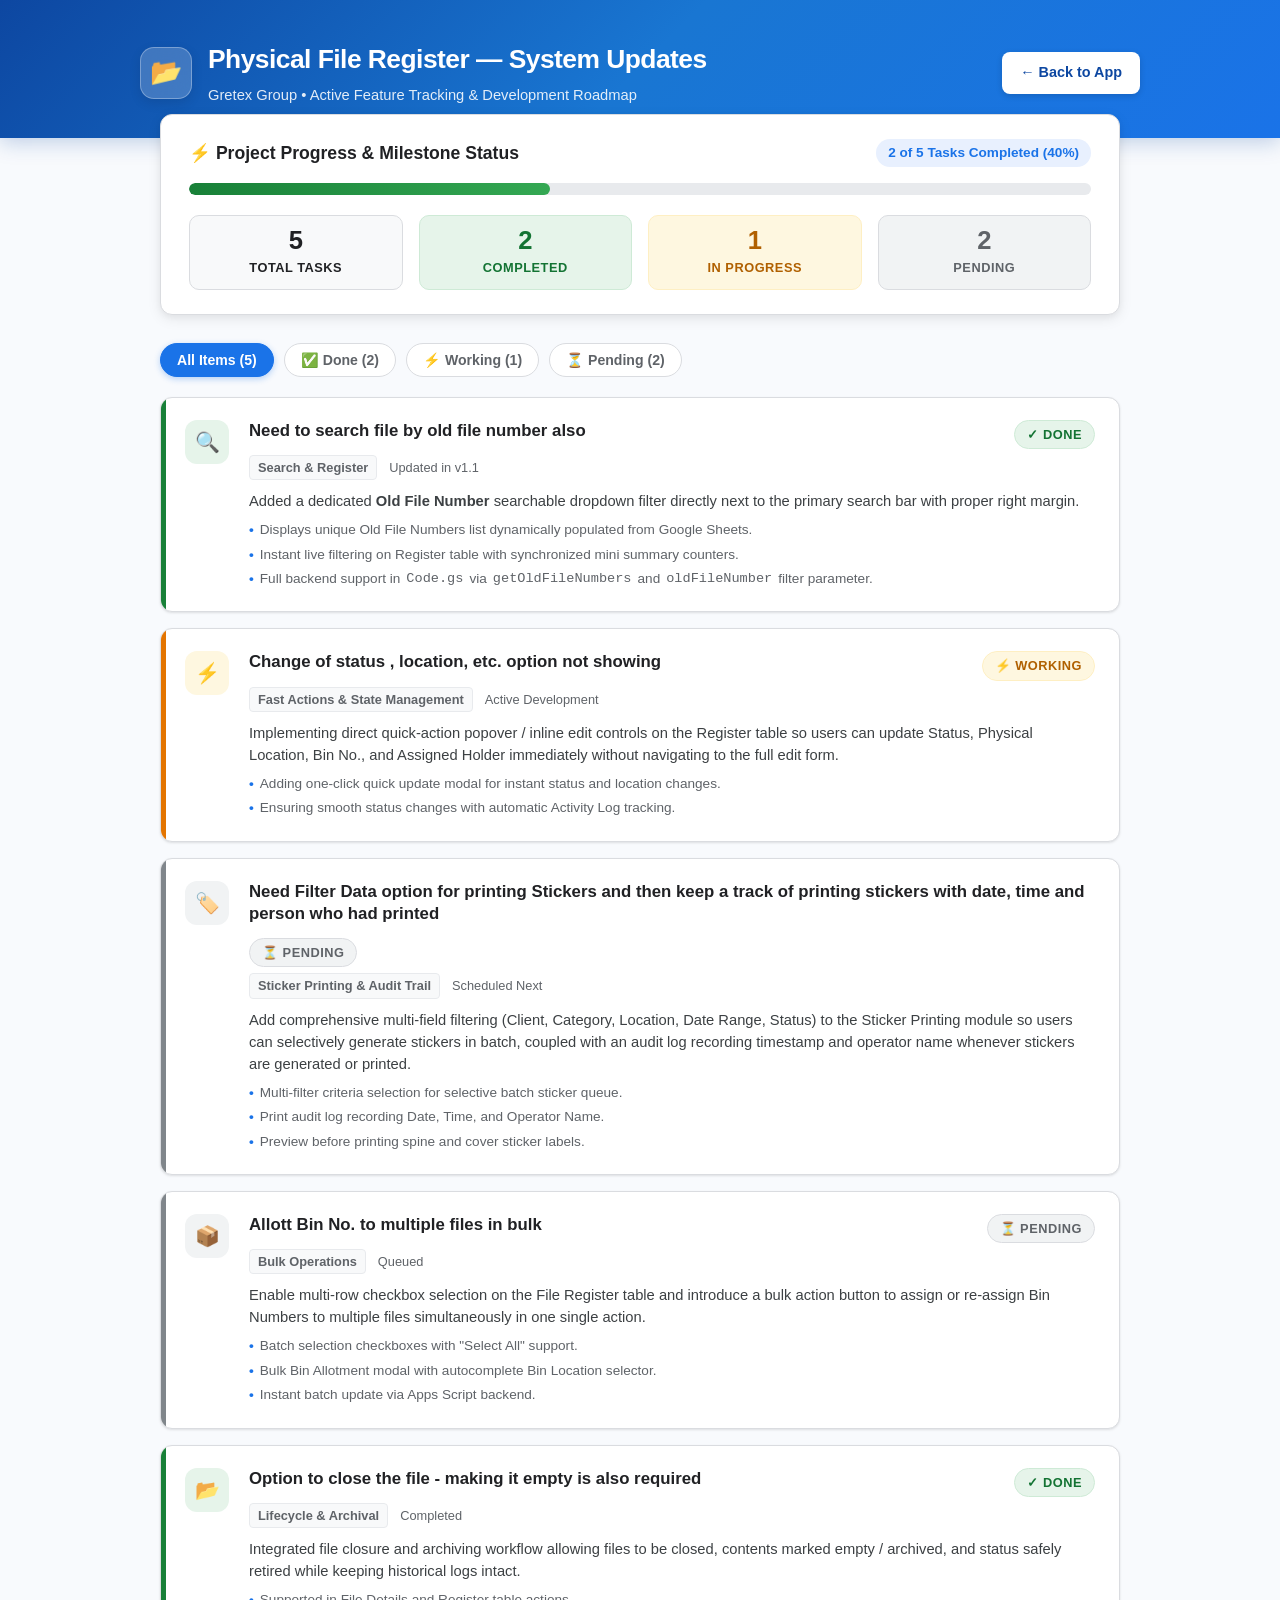
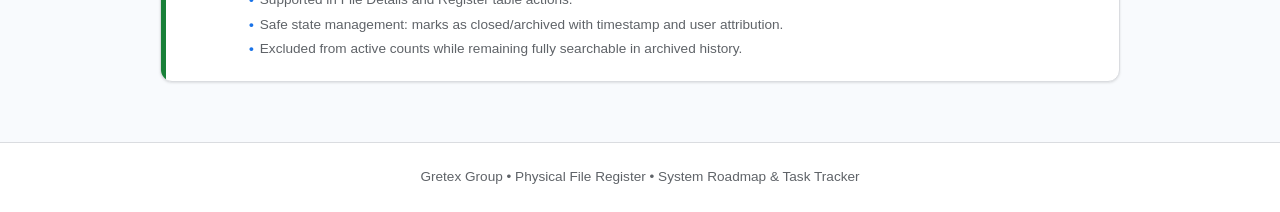
==== updates.html @ cd70f940 "Add files via upload" ====
<!DOCTYPE html>
<html lang="en">
<head>
  <meta charset="UTF-8">
  <meta name="viewport" content="width=device-width, initial-scale=1.0">
  <title>System Updates & Roadmap — Gretex File Register</title>
  <link rel="preconnect" href="https://fonts.googleapis.com">
  <link href="https://fonts.googleapis.com/css2?family=Google+Sans:wght@400;500;600;700&family=Roboto+Mono:wght@400;600&display=swap" rel="stylesheet">
  <style>
    *, *::before, *::after { box-sizing: border-box; margin: 0; padding: 0; }
    :root {
      --primary: #1a73e8;
      --primary-dark: #1557b0;
      --primary-light: #e8f0fe;
      --success: #188038;
      --success-bg: #e6f4ea;
      --warning: #e37400;
      --warning-bg: #fef7e0;
      --pending: #5f6368;
      --pending-bg: #f1f3f4;
      --bg: #f8fafd;
      --card-bg: #ffffff;
      --border: #dadce0;
      --text-main: #202124;
      --text-muted: #5f6368;
      --radius: 12px;
      --shadow-sm: 0 1px 3px rgba(0,0,0,0.08), 0 1px 2px rgba(0,0,0,0.04);
      --shadow-md: 0 4px 14px rgba(0,0,0,0.08), 0 2px 6px rgba(0,0,0,0.04);
      --shadow-hover: 0 10px 25px rgba(26,115,232,0.12), 0 4px 10px rgba(0,0,0,0.06);
    }
    body {
      font-family: 'Google Sans', -apple-system, BlinkMacSystemFont, 'Segoe UI', Roboto, sans-serif;
      background-color: var(--bg);
      color: var(--text-main);
      line-height: 1.5;
      padding: 0;
      margin: 0;
    }
    header {
      background: linear-gradient(135deg, #0d47a1 0%, #1976d2 50%, #1a73e8 100%);
      color: white;
      padding: 40px 24px 32px;
      box-shadow: 0 4px 20px rgba(13,71,161,0.25);
    }
    .header-container {
      max-width: 1000px;
      margin: 0 auto;
      display: flex;
      justify-content: space-between;
      align-items: center;
      flex-wrap: wrap;
      gap: 20px;
    }
    .brand-area {
      display: flex;
      align-items: center;
      gap: 16px;
    }
    .brand-icon {
      width: 52px;
      height: 52px;
      background: rgba(255,255,255,0.2);
      backdrop-filter: blur(10px);
      border-radius: 14px;
      display: flex;
      align-items: center;
      justify-content: center;
      font-size: 26px;
      border: 1px solid rgba(255,255,255,0.3);
      box-shadow: 0 4px 12px rgba(0,0,0,0.1);
    }
    .brand-title h1 {
      font-size: 1.65rem;
      font-weight: 700;
      letter-spacing: -0.02em;
      margin-bottom: 4px;
    }
    .brand-title p {
      font-size: 0.92rem;
      color: rgba(255,255,255,0.88);
    }
    .header-actions {
      display: flex;
      gap: 12px;
    }
    .btn-action {
      display: inline-flex;
      align-items: center;
      gap: 8px;
      padding: 10px 18px;
      border-radius: 8px;
      font-size: 0.9rem;
      font-weight: 600;
      text-decoration: none;
      transition: all 0.2s;
      cursor: pointer;
    }
    .btn-back {
      background: white;
      color: #0d47a1;
      box-shadow: 0 2px 6px rgba(0,0,0,0.15);
    }
    .btn-back:hover {
      background: #f1f3f4;
      transform: translateY(-1px);
      box-shadow: 0 4px 12px rgba(0,0,0,0.2);
    }
    .main-wrapper {
      max-width: 1000px;
      margin: -24px auto 60px;
      padding: 0 20px;
    }
    
    /* Stats Bar */
    .summary-card {
      background: white;
      border-radius: var(--radius);
      padding: 24px 28px;
      box-shadow: var(--shadow-md);
      border: 1px solid var(--border);
      margin-bottom: 28px;
    }
    .stats-header {
      display: flex;
      justify-content: space-between;
      align-items: center;
      margin-bottom: 16px;
      flex-wrap: wrap;
      gap: 12px;
    }
    .stats-title {
      font-size: 1.1rem;
      font-weight: 700;
      color: var(--text-main);
      display: flex;
      align-items: center;
      gap: 8px;
    }
    .progress-pill {
      font-size: 0.85rem;
      font-weight: 700;
      background: #e8f0fe;
      color: #1a73e8;
      padding: 4px 12px;
      border-radius: 20px;
    }
    .progress-bar-wrap {
      width: 100%;
      height: 12px;
      background: #e8eaed;
      border-radius: 10px;
      overflow: hidden;
      margin-bottom: 20px;
      position: relative;
    }
    .progress-bar-fill {
      height: 100%;
      width: 40%;
      background: linear-gradient(90deg, #188038 0%, #34a853 100%);
      border-radius: 10px;
      transition: width 0.6s ease;
    }
    .stat-counters {
      display: grid;
      grid-template-columns: repeat(4, 1fr);
      gap: 16px;
      text-align: center;
    }
    .stat-pill {
      padding: 12px 8px;
      border-radius: 10px;
      border: 1px solid transparent;
      transition: transform 0.2s;
    }
    .stat-pill:hover { transform: translateY(-2px); }
    .stat-pill.total { background: #f8f9fa; border-color: #dadce0; }
    .stat-pill.done { background: #e6f4ea; border-color: #ceead6; color: #137333; }
    .stat-pill.working { background: #fef7e0; border-color: #feefc3; color: #b06000; }
    .stat-pill.pending { background: #f1f3f4; border-color: #dadce0; color: #5f6368; }
    .stat-count {
      font-size: 1.6rem;
      font-weight: 700;
      line-height: 1;
      margin-bottom: 4px;
    }
    .stat-name {
      font-size: 0.8rem;
      font-weight: 600;
      text-transform: uppercase;
      letter-spacing: 0.04em;
    }

    /* Filter Tabs */
    .filter-tabs {
      display: flex;
      gap: 10px;
      margin-bottom: 20px;
      flex-wrap: wrap;
    }
    .tab-btn {
      background: white;
      border: 1px solid var(--border);
      color: var(--text-muted);
      padding: 8px 16px;
      border-radius: 20px;
      font-size: 0.88rem;
      font-weight: 600;
      cursor: pointer;
      display: inline-flex;
      align-items: center;
      gap: 6px;
      transition: all 0.2s;
    }
    .tab-btn:hover {
      background: #f1f3f4;
      color: var(--text-main);
    }
    .tab-btn.active {
      background: var(--primary);
      color: white;
      border-color: var(--primary);
      box-shadow: 0 2px 6px rgba(26,115,232,0.3);
    }

    /* Roadmap Cards List */
    .roadmap-list {
      display: flex;
      flex-direction: column;
      gap: 16px;
    }
    .roadmap-card {
      background: white;
      border: 1px solid var(--border);
      border-radius: var(--radius);
      padding: 22px 24px;
      box-shadow: var(--shadow-sm);
      display: flex;
      gap: 20px;
      align-items: flex-start;
      transition: all 0.25s ease;
      position: relative;
      overflow: hidden;
    }
    .roadmap-card::before {
      content: '';
      position: absolute;
      left: 0;
      top: 0;
      bottom: 0;
      width: 5px;
    }
    .roadmap-card.status-done::before { background: #188038; }
    .roadmap-card.status-working::before { background: #e37400; }
    .roadmap-card.status-pending::before { background: #80868b; }

    .roadmap-card:hover {
      box-shadow: var(--shadow-hover);
      transform: translateY(-2px);
      border-color: #bdc1c6;
    }
    .card-icon-wrap {
      width: 44px;
      height: 44px;
      border-radius: 12px;
      display: flex;
      align-items: center;
      justify-content: center;
      font-size: 20px;
      flex-shrink: 0;
    }
    .status-done .card-icon-wrap { background: #e6f4ea; color: #188038; }
    .status-working .card-icon-wrap { background: #fef7e0; color: #e37400; }
    .status-pending .card-icon-wrap { background: #f1f3f4; color: #5f6368; }

    .card-content {
      flex: 1;
    }
    .card-top {
      display: flex;
      justify-content: space-between;
      align-items: flex-start;
      gap: 12px;
      margin-bottom: 6px;
      flex-wrap: wrap;
    }
    .card-title {
      font-size: 1.05rem;
      font-weight: 700;
      color: var(--text-main);
      line-height: 1.35;
    }
    .badge-status {
      display: inline-flex;
      align-items: center;
      gap: 5px;
      padding: 4px 12px;
      border-radius: 100px;
      font-size: 0.8rem;
      font-weight: 700;
      text-transform: uppercase;
      letter-spacing: 0.04em;
    }
    .badge-status.done {
      background: #e6f4ea;
      color: #137333;
      border: 1px solid #ceead6;
    }
    .badge-status.working {
      background: #fef7e0;
      color: #b06000;
      border: 1px solid #feefc3;
    }
    .badge-status.pending {
      background: #f1f3f4;
      color: #5f6368;
      border: 1px solid #dadce0;
    }
    .card-meta {
      display: flex;
      gap: 12px;
      align-items: center;
      margin-bottom: 10px;
      font-size: 0.8rem;
      color: var(--text-muted);
    }
    .meta-tag {
      background: #f8f9fa;
      padding: 2px 8px;
      border-radius: 4px;
      border: 1px solid #e8eaed;
      font-weight: 600;
    }
    .card-desc {
      font-size: 0.92rem;
      color: #3c4043;
      margin-bottom: 8px;
    }
    .card-highlights {
      list-style: none;
      padding: 0;
      margin: 8px 0 0;
      display: flex;
      flex-direction: column;
      gap: 4px;
    }
    .card-highlights li {
      font-size: 0.85rem;
      color: #5f6368;
      display: flex;
      align-items: center;
      gap: 6px;
    }
    .card-highlights li::before {
      content: '•';
      color: var(--primary);
      font-weight: bold;
    }

    footer {
      text-align: center;
      padding: 24px;
      color: var(--text-muted);
      font-size: 0.85rem;
      border-top: 1px solid var(--border);
      background: white;
    }

    @media (max-width: 650px) {
      .stat-counters { grid-template-columns: repeat(2, 1fr); }
      .header-container { flex-direction: column; align-items: flex-start; }
      .roadmap-card { flex-direction: column; gap: 12px; }
      .brand-title h1 { font-size: 1.4rem; }
    }
  </style>
</head>
<body>

<header>
  <div class="header-container">
    <div class="brand-area">
      <div class="brand-icon">📂</div>
      <div class="brand-title">
        <h1>Physical File Register — System Updates</h1>
        <p>Gretex Group • Active Feature Tracking & Development Roadmap</p>
      </div>
    </div>
    <div class="header-actions">
      <a href="index.html#register" class="btn-action btn-back">← Back to App</a>
    </div>
  </div>
</header>

<div class="main-wrapper">

  <!-- Summary Statistics -->
  <div class="summary-card">
    <div class="stats-header">
      <div class="stats-title">
        <span>⚡ Project Progress & Milestone Status</span>
      </div>
      <div class="progress-pill">2 of 5 Tasks Completed (40%)</div>
    </div>

    <div class="progress-bar-wrap">
      <div class="progress-bar-fill"></div>
    </div>

    <div class="stat-counters">
      <div class="stat-pill total">
        <div class="stat-count">5</div>
        <div class="stat-name">Total Tasks</div>
      </div>
      <div class="stat-pill done">
        <div class="stat-count">2</div>
        <div class="stat-name">Completed</div>
      </div>
      <div class="stat-pill working">
        <div class="stat-count">1</div>
        <div class="stat-name">In Progress</div>
      </div>
      <div class="stat-pill pending">
        <div class="stat-count">2</div>
        <div class="stat-name">Pending</div>
      </div>
    </div>
  </div>

  <!-- Filter tabs -->
  <div class="filter-tabs">
    <button class="tab-btn active" onclick="filterTasks('all', this)">All Items (5)</button>
    <button class="tab-btn" onclick="filterTasks('done', this)">✅ Done (2)</button>
    <button class="tab-btn" onclick="filterTasks('working', this)">⚡ Working (1)</button>
    <button class="tab-btn" onclick="filterTasks('pending', this)">⏳ Pending (2)</button>
  </div>

  <!-- Roadmap Cards List -->
  <div class="roadmap-list" id="task-list">

    <!-- Card 1: Old File Number Search -->
    <div class="roadmap-card status-done" data-status="done">
      <div class="card-icon-wrap">🔍</div>
      <div class="card-content">
        <div class="card-top">
          <h2 class="card-title">Need to search file by old file number also</h2>
          <span class="badge-status done">✓ Done</span>
        </div>
        <div class="card-meta">
          <span class="meta-tag">Search & Register</span>
          <span>Updated in v1.1</span>
        </div>
        <p class="card-desc">
          Added a dedicated <strong>Old File Number</strong> searchable dropdown filter directly next to the primary search bar with proper right margin.
        </p>
        <ul class="card-highlights">
          <li>Displays unique Old File Numbers list dynamically populated from Google Sheets.</li>
          <li>Instant live filtering on Register table with synchronized mini summary counters.</li>
          <li>Full backend support in <code>Code.gs</code> via <code>getOldFileNumbers</code> and <code>oldFileNumber</code> filter parameter.</li>
        </ul>
      </div>
    </div>

    <!-- Card 2: Change of status, location -->
    <div class="roadmap-card status-working" data-status="working">
      <div class="card-icon-wrap">⚡</div>
      <div class="card-content">
        <div class="card-top">
          <h2 class="card-title">Change of status , location, etc. option not showing</h2>
          <span class="badge-status working">⚡ Working</span>
        </div>
        <div class="card-meta">
          <span class="meta-tag">Fast Actions & State Management</span>
          <span>Active Development</span>
        </div>
        <p class="card-desc">
          Implementing direct quick-action popover / inline edit controls on the Register table so users can update Status, Physical Location, Bin No., and Assigned Holder immediately without navigating to the full edit form.
        </p>
        <ul class="card-highlights">
          <li>Adding one-click quick update modal for instant status and location changes.</li>
          <li>Ensuring smooth status changes with automatic Activity Log tracking.</li>
        </ul>
      </div>
    </div>

    <!-- Card 3: Filter Data option for printing Stickers & Tracking -->
    <div class="roadmap-card status-pending" data-status="pending">
      <div class="card-icon-wrap">🏷️</div>
      <div class="card-content">
        <div class="card-top">
          <h2 class="card-title">Need Filter Data option for printing Stickers and then keep a track of printing stickers with date, time and person who had printed</h2>
          <span class="badge-status pending">⏳ Pending</span>
        </div>
        <div class="card-meta">
          <span class="meta-tag">Sticker Printing & Audit Trail</span>
          <span>Scheduled Next</span>
        </div>
        <p class="card-desc">
          Add comprehensive multi-field filtering (Client, Category, Location, Date Range, Status) to the Sticker Printing module so users can selectively generate stickers in batch, coupled with an audit log recording timestamp and operator name whenever stickers are generated or printed.
        </p>
        <ul class="card-highlights">
          <li>Multi-filter criteria selection for selective batch sticker queue.</li>
          <li>Print audit log recording Date, Time, and Operator Name.</li>
          <li>Preview before printing spine and cover sticker labels.</li>
        </ul>
      </div>
    </div>

    <!-- Card 4: Allott Bin No. to multiple files in bulk -->
    <div class="roadmap-card status-pending" data-status="pending">
      <div class="card-icon-wrap">📦</div>
      <div class="card-content">
        <div class="card-top">
          <h2 class="card-title">Allott Bin No. to multiple files in bulk</h2>
          <span class="badge-status pending">⏳ Pending</span>
        </div>
        <div class="card-meta">
          <span class="meta-tag">Bulk Operations</span>
          <span>Queued</span>
        </div>
        <p class="card-desc">
          Enable multi-row checkbox selection on the File Register table and introduce a bulk action button to assign or re-assign Bin Numbers to multiple files simultaneously in one single action.
        </p>
        <ul class="card-highlights">
          <li>Batch selection checkboxes with "Select All" support.</li>
          <li>Bulk Bin Allotment modal with autocomplete Bin Location selector.</li>
          <li>Instant batch update via Apps Script backend.</li>
        </ul>
      </div>
    </div>

    <!-- Card 5: Option to close the file - making it empty -->
    <div class="roadmap-card status-done" data-status="done">
      <div class="card-icon-wrap">📂</div>
      <div class="card-content">
        <div class="card-top">
          <h2 class="card-title">Option to close the file - making it empty is also required</h2>
          <span class="badge-status done">✓ Done</span>
        </div>
        <div class="card-meta">
          <span class="meta-tag">Lifecycle & Archival</span>
          <span>Completed</span>
        </div>
        <p class="card-desc">
          Integrated file closure and archiving workflow allowing files to be closed, contents marked empty / archived, and status safely retired while keeping historical logs intact.
        </p>
        <ul class="card-highlights">
          <li>Supported in File Details and Register table actions.</li>
          <li>Safe state management: marks as closed/archived with timestamp and user attribution.</li>
          <li>Excluded from active counts while remaining fully searchable in archived history.</li>
        </ul>
      </div>
    </div>

  </div>

</div>

<footer>
  Gretex Group • Physical File Register • System Roadmap & Task Tracker
</footer>

<script>
  function filterTasks(status, btn) {
    document.querySelectorAll('.tab-btn').forEach(b => b.classList.remove('active'));
    btn.classList.add('active');

    const cards = document.querySelectorAll('.roadmap-card');
    cards.forEach(card => {
      if (status === 'all' || card.getAttribute('data-status') === status) {
        card.style.display = 'flex';
      } else {
        card.style.display = 'none';
      }
    });
  }
</script>

</body>
</html>
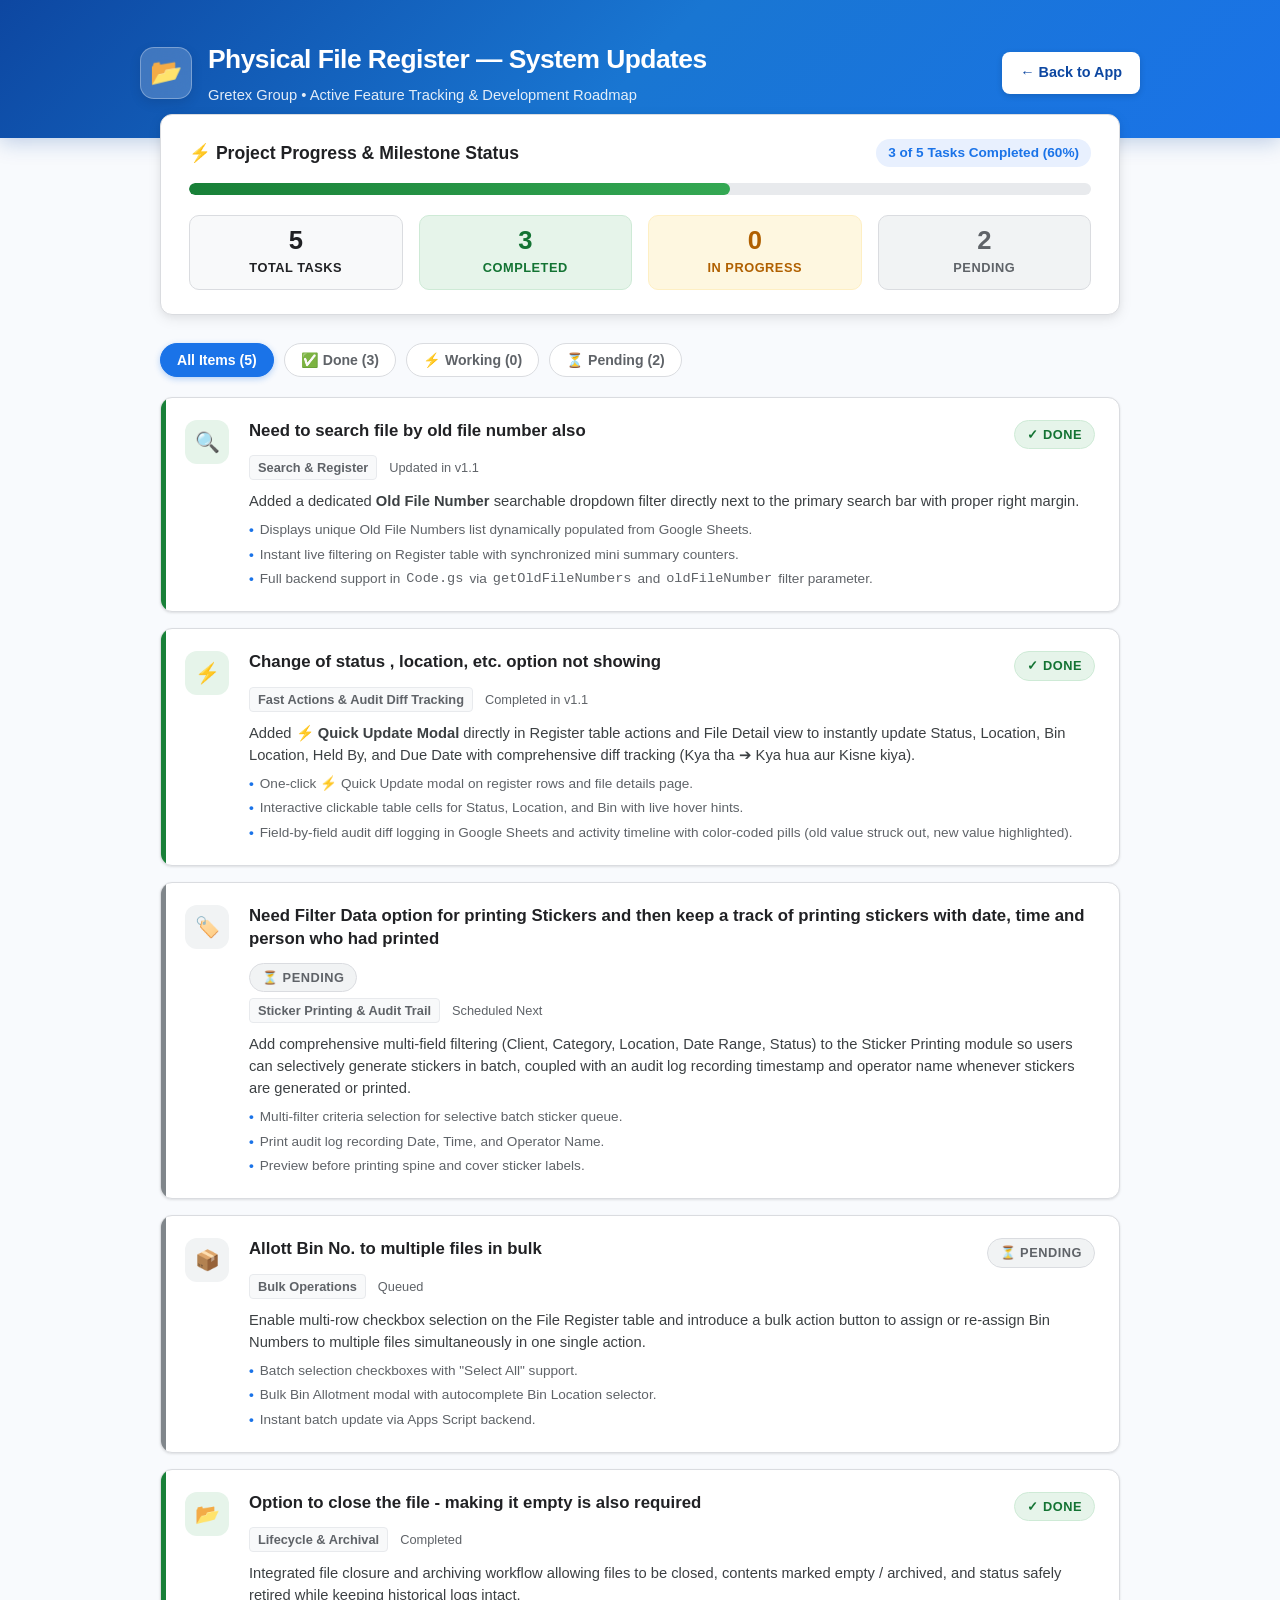
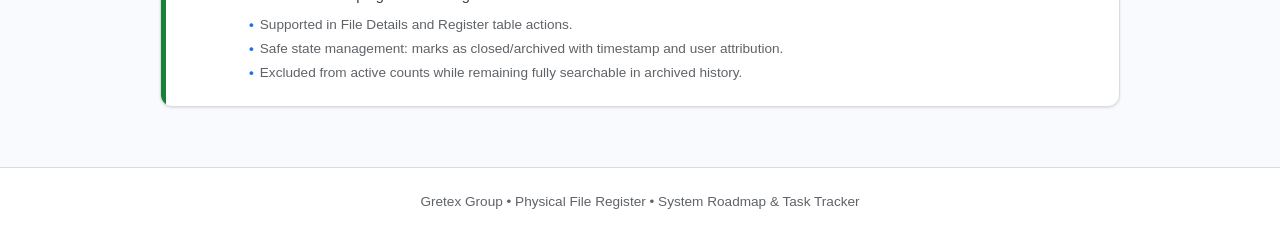
==== commit 097a08a9: "Add files via upload" ====
--- a/updates.html
+++ b/updates.html
@@ -398,11 +398,11 @@
       <div class="stats-title">
         <span>⚡ Project Progress & Milestone Status</span>
       </div>
-      <div class="progress-pill">2 of 5 Tasks Completed (40%)</div>
+      <div class="progress-pill">3 of 5 Tasks Completed (60%)</div>
     </div>
 
     <div class="progress-bar-wrap">
-      <div class="progress-bar-fill"></div>
+      <div class="progress-bar-fill" style="width: 60%;"></div>
     </div>
 
     <div class="stat-counters">
@@ -411,11 +411,11 @@
         <div class="stat-name">Total Tasks</div>
       </div>
       <div class="stat-pill done">
-        <div class="stat-count">2</div>
+        <div class="stat-count">3</div>
         <div class="stat-name">Completed</div>
       </div>
       <div class="stat-pill working">
-        <div class="stat-count">1</div>
+        <div class="stat-count">0</div>
         <div class="stat-name">In Progress</div>
       </div>
       <div class="stat-pill pending">
@@ -428,8 +428,8 @@
   <!-- Filter tabs -->
   <div class="filter-tabs">
     <button class="tab-btn active" onclick="filterTasks('all', this)">All Items (5)</button>
-    <button class="tab-btn" onclick="filterTasks('done', this)">✅ Done (2)</button>
-    <button class="tab-btn" onclick="filterTasks('working', this)">⚡ Working (1)</button>
+    <button class="tab-btn" onclick="filterTasks('done', this)">✅ Done (3)</button>
+    <button class="tab-btn" onclick="filterTasks('working', this)">⚡ Working (0)</button>
     <button class="tab-btn" onclick="filterTasks('pending', this)">⏳ Pending (2)</button>
   </div>
 
@@ -460,23 +460,24 @@
     </div>
 
     <!-- Card 2: Change of status, location -->
-    <div class="roadmap-card status-working" data-status="working">
+    <div class="roadmap-card status-done" data-status="done">
       <div class="card-icon-wrap">⚡</div>
       <div class="card-content">
         <div class="card-top">
           <h2 class="card-title">Change of status , location, etc. option not showing</h2>
-          <span class="badge-status working">⚡ Working</span>
+          <span class="badge-status done">✓ Done</span>
         </div>
         <div class="card-meta">
-          <span class="meta-tag">Fast Actions & State Management</span>
-          <span>Active Development</span>
+          <span class="meta-tag">Fast Actions & Audit Diff Tracking</span>
+          <span>Completed in v1.1</span>
         </div>
         <p class="card-desc">
-          Implementing direct quick-action popover / inline edit controls on the Register table so users can update Status, Physical Location, Bin No., and Assigned Holder immediately without navigating to the full edit form.
+          Added <strong>⚡ Quick Update Modal</strong> directly in Register table actions and File Detail view to instantly update Status, Location, Bin Location, Held By, and Due Date with comprehensive diff tracking (Kya tha ➔ Kya hua aur Kisne kiya).
         </p>
         <ul class="card-highlights">
-          <li>Adding one-click quick update modal for instant status and location changes.</li>
-          <li>Ensuring smooth status changes with automatic Activity Log tracking.</li>
+          <li>One-click ⚡ Quick Update modal on register rows and file details page.</li>
+          <li>Interactive clickable table cells for Status, Location, and Bin with live hover hints.</li>
+          <li>Field-by-field audit diff logging in Google Sheets and activity timeline with color-coded pills (old value struck out, new value highlighted).</li>
         </ul>
       </div>
     </div>
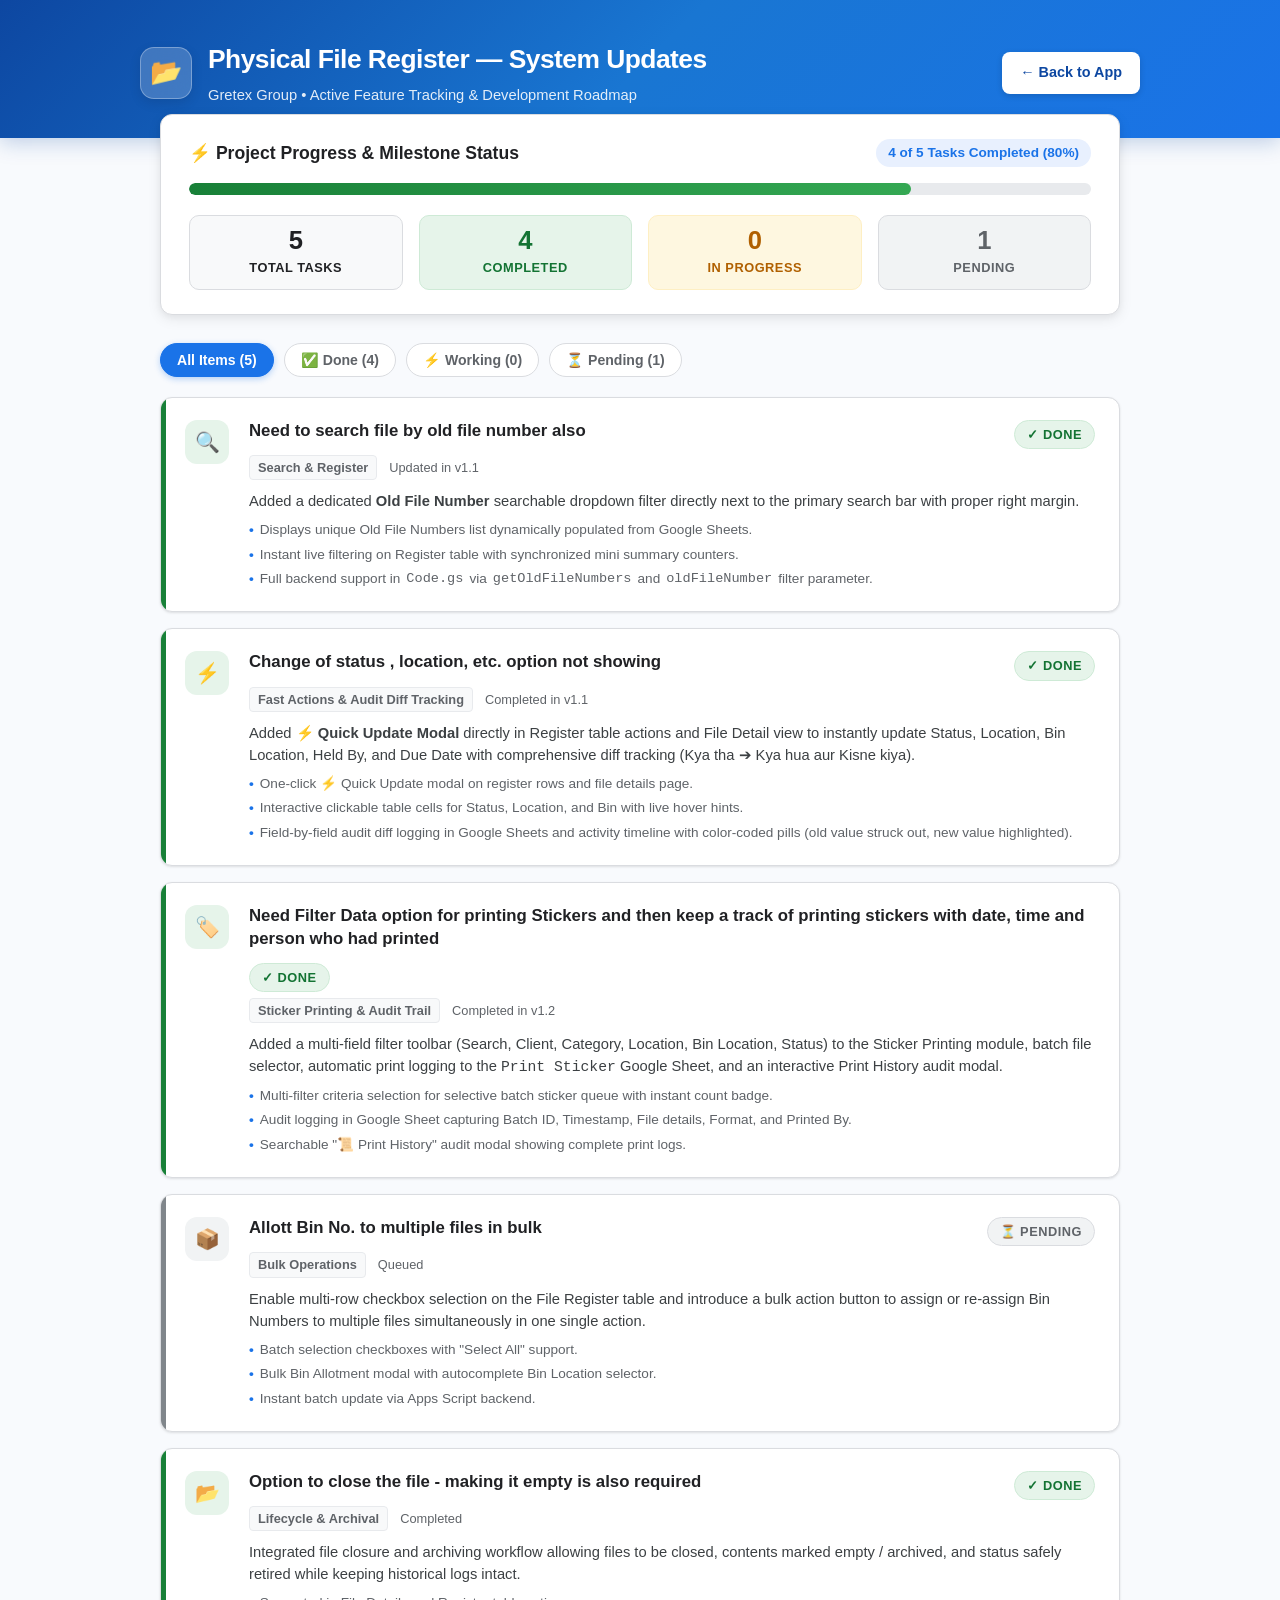
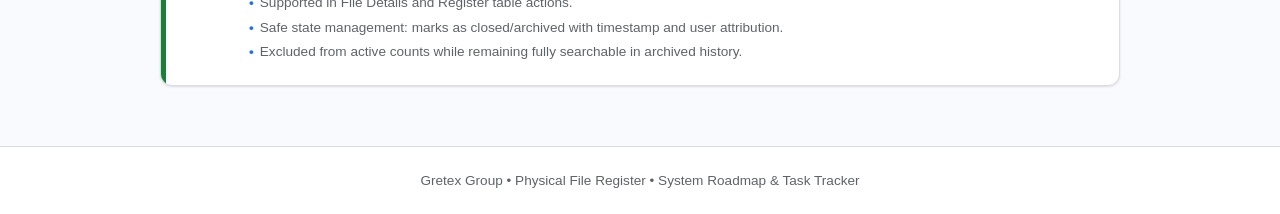
==== commit a58104e8: "Add files via upload" ====
--- a/updates.html
+++ b/updates.html
@@ -398,11 +398,11 @@
       <div class="stats-title">
         <span>⚡ Project Progress & Milestone Status</span>
       </div>
-      <div class="progress-pill">3 of 5 Tasks Completed (60%)</div>
+      <div class="progress-pill">4 of 5 Tasks Completed (80%)</div>
     </div>
 
     <div class="progress-bar-wrap">
-      <div class="progress-bar-fill" style="width: 60%;"></div>
+      <div class="progress-bar-fill" style="width: 80%;"></div>
     </div>
 
     <div class="stat-counters">
@@ -411,7 +411,7 @@
         <div class="stat-name">Total Tasks</div>
       </div>
       <div class="stat-pill done">
-        <div class="stat-count">3</div>
+        <div class="stat-count">4</div>
         <div class="stat-name">Completed</div>
       </div>
       <div class="stat-pill working">
@@ -419,7 +419,7 @@
         <div class="stat-name">In Progress</div>
       </div>
       <div class="stat-pill pending">
-        <div class="stat-count">2</div>
+        <div class="stat-count">1</div>
         <div class="stat-name">Pending</div>
       </div>
     </div>
@@ -428,9 +428,9 @@
   <!-- Filter tabs -->
   <div class="filter-tabs">
     <button class="tab-btn active" onclick="filterTasks('all', this)">All Items (5)</button>
-    <button class="tab-btn" onclick="filterTasks('done', this)">✅ Done (3)</button>
+    <button class="tab-btn" onclick="filterTasks('done', this)">✅ Done (4)</button>
     <button class="tab-btn" onclick="filterTasks('working', this)">⚡ Working (0)</button>
-    <button class="tab-btn" onclick="filterTasks('pending', this)">⏳ Pending (2)</button>
+    <button class="tab-btn" onclick="filterTasks('pending', this)">⏳ Pending (1)</button>
   </div>
 
   <!-- Roadmap Cards List -->
@@ -483,24 +483,24 @@
     </div>
 
     <!-- Card 3: Filter Data option for printing Stickers & Tracking -->
-    <div class="roadmap-card status-pending" data-status="pending">
+    <div class="roadmap-card status-done" data-status="done">
       <div class="card-icon-wrap">🏷️</div>
       <div class="card-content">
         <div class="card-top">
           <h2 class="card-title">Need Filter Data option for printing Stickers and then keep a track of printing stickers with date, time and person who had printed</h2>
-          <span class="badge-status pending">⏳ Pending</span>
+          <span class="badge-status done">✓ Done</span>
         </div>
         <div class="card-meta">
           <span class="meta-tag">Sticker Printing & Audit Trail</span>
-          <span>Scheduled Next</span>
+          <span>Completed in v1.2</span>
         </div>
         <p class="card-desc">
-          Add comprehensive multi-field filtering (Client, Category, Location, Date Range, Status) to the Sticker Printing module so users can selectively generate stickers in batch, coupled with an audit log recording timestamp and operator name whenever stickers are generated or printed.
+          Added a multi-field filter toolbar (Search, Client, Category, Location, Bin Location, Status) to the Sticker Printing module, batch file selector, automatic print logging to the <code>Print Sticker</code> Google Sheet, and an interactive Print History audit modal.
         </p>
         <ul class="card-highlights">
-          <li>Multi-filter criteria selection for selective batch sticker queue.</li>
-          <li>Print audit log recording Date, Time, and Operator Name.</li>
-          <li>Preview before printing spine and cover sticker labels.</li>
+          <li>Multi-filter criteria selection for selective batch sticker queue with instant count badge.</li>
+          <li>Audit logging in Google Sheet capturing Batch ID, Timestamp, File details, Format, and Printed By.</li>
+          <li>Searchable "📜 Print History" audit modal showing complete print logs.</li>
         </ul>
       </div>
     </div>
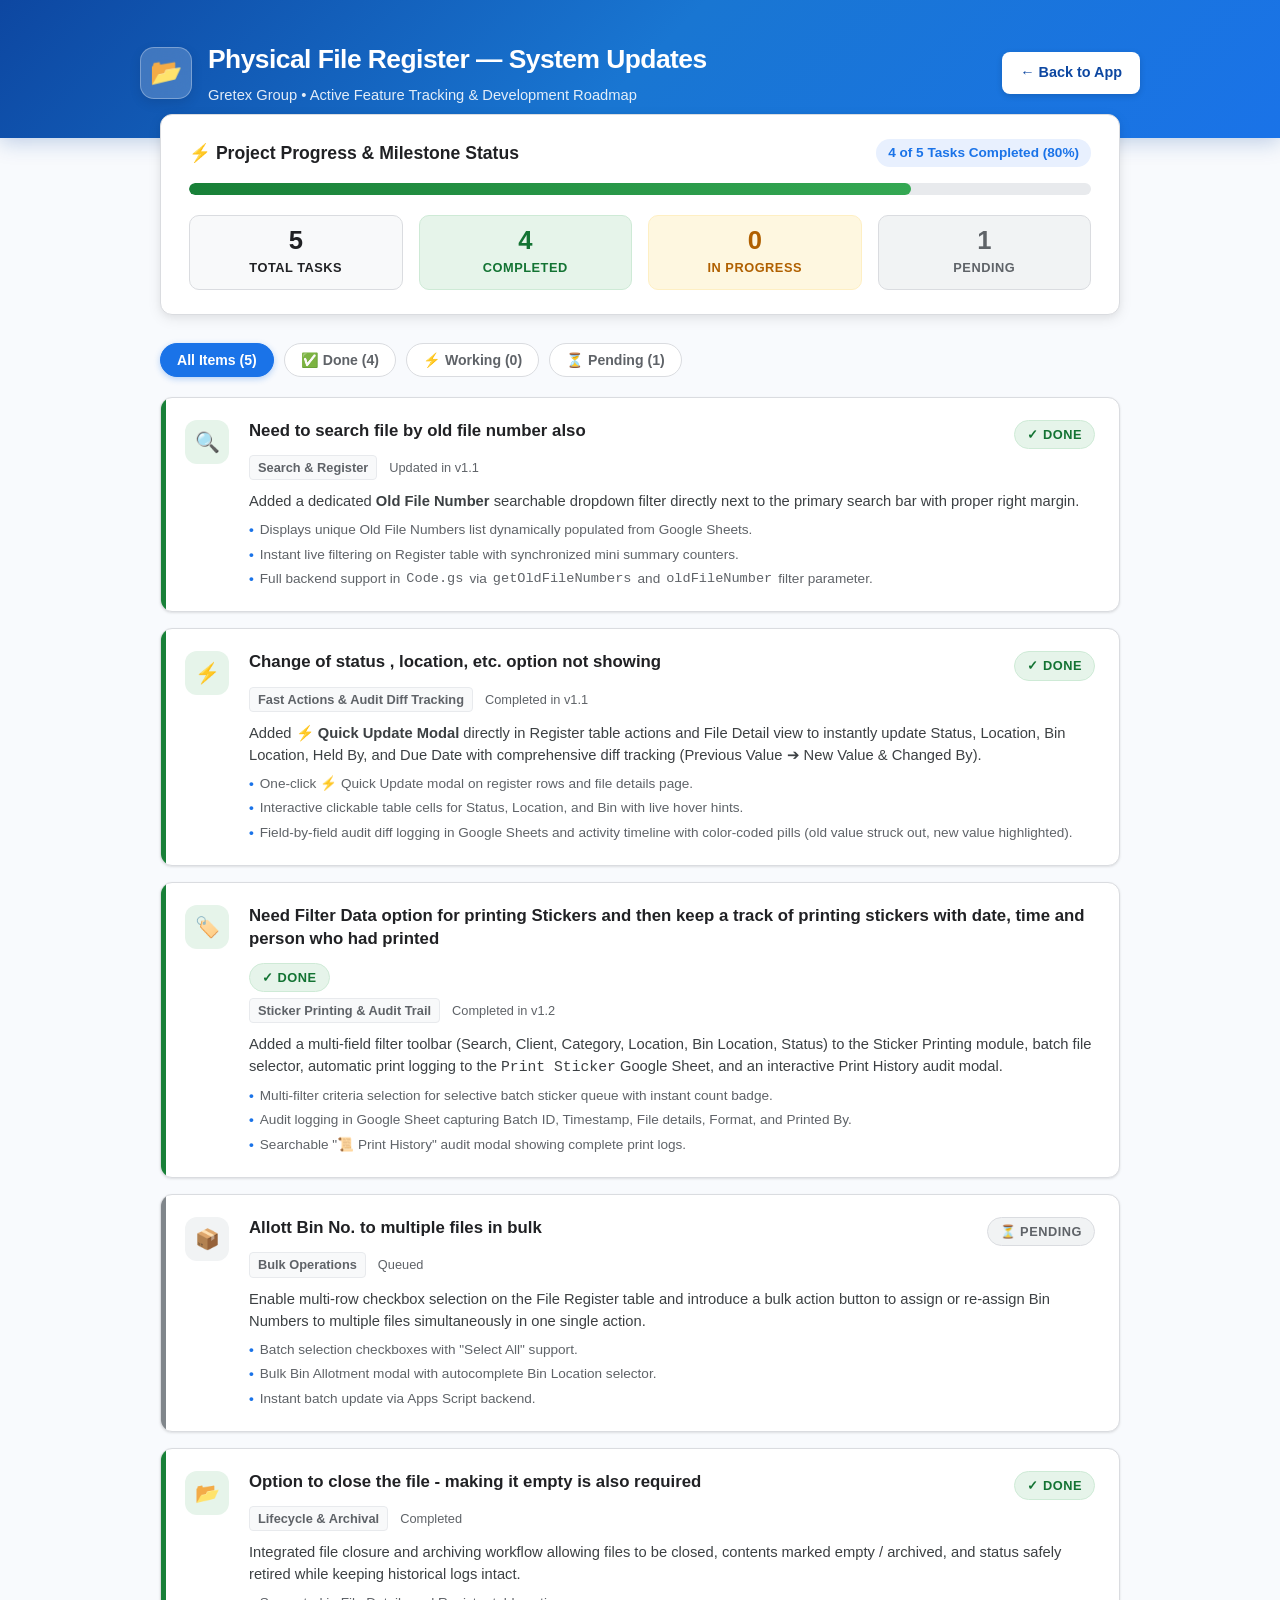
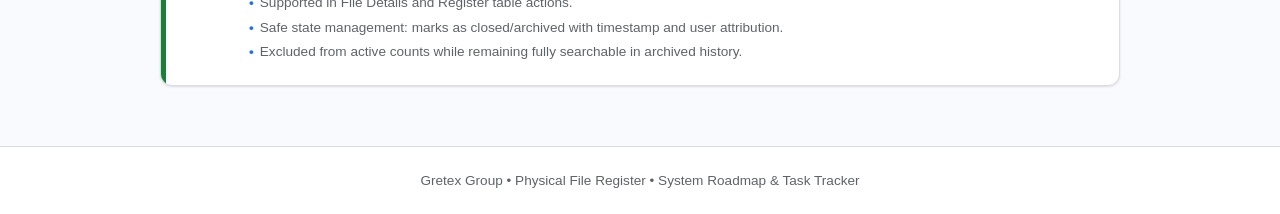
==== commit 4364dca9: "Add files via upload" ====
--- a/updates.html
+++ b/updates.html
@@ -472,7 +472,7 @@
           <span>Completed in v1.1</span>
         </div>
         <p class="card-desc">
-          Added <strong>⚡ Quick Update Modal</strong> directly in Register table actions and File Detail view to instantly update Status, Location, Bin Location, Held By, and Due Date with comprehensive diff tracking (Kya tha ➔ Kya hua aur Kisne kiya).
+          Added <strong>⚡ Quick Update Modal</strong> directly in Register table actions and File Detail view to instantly update Status, Location, Bin Location, Held By, and Due Date with comprehensive diff tracking (Previous Value ➔ New Value & Changed By).
         </p>
         <ul class="card-highlights">
           <li>One-click ⚡ Quick Update modal on register rows and file details page.</li>
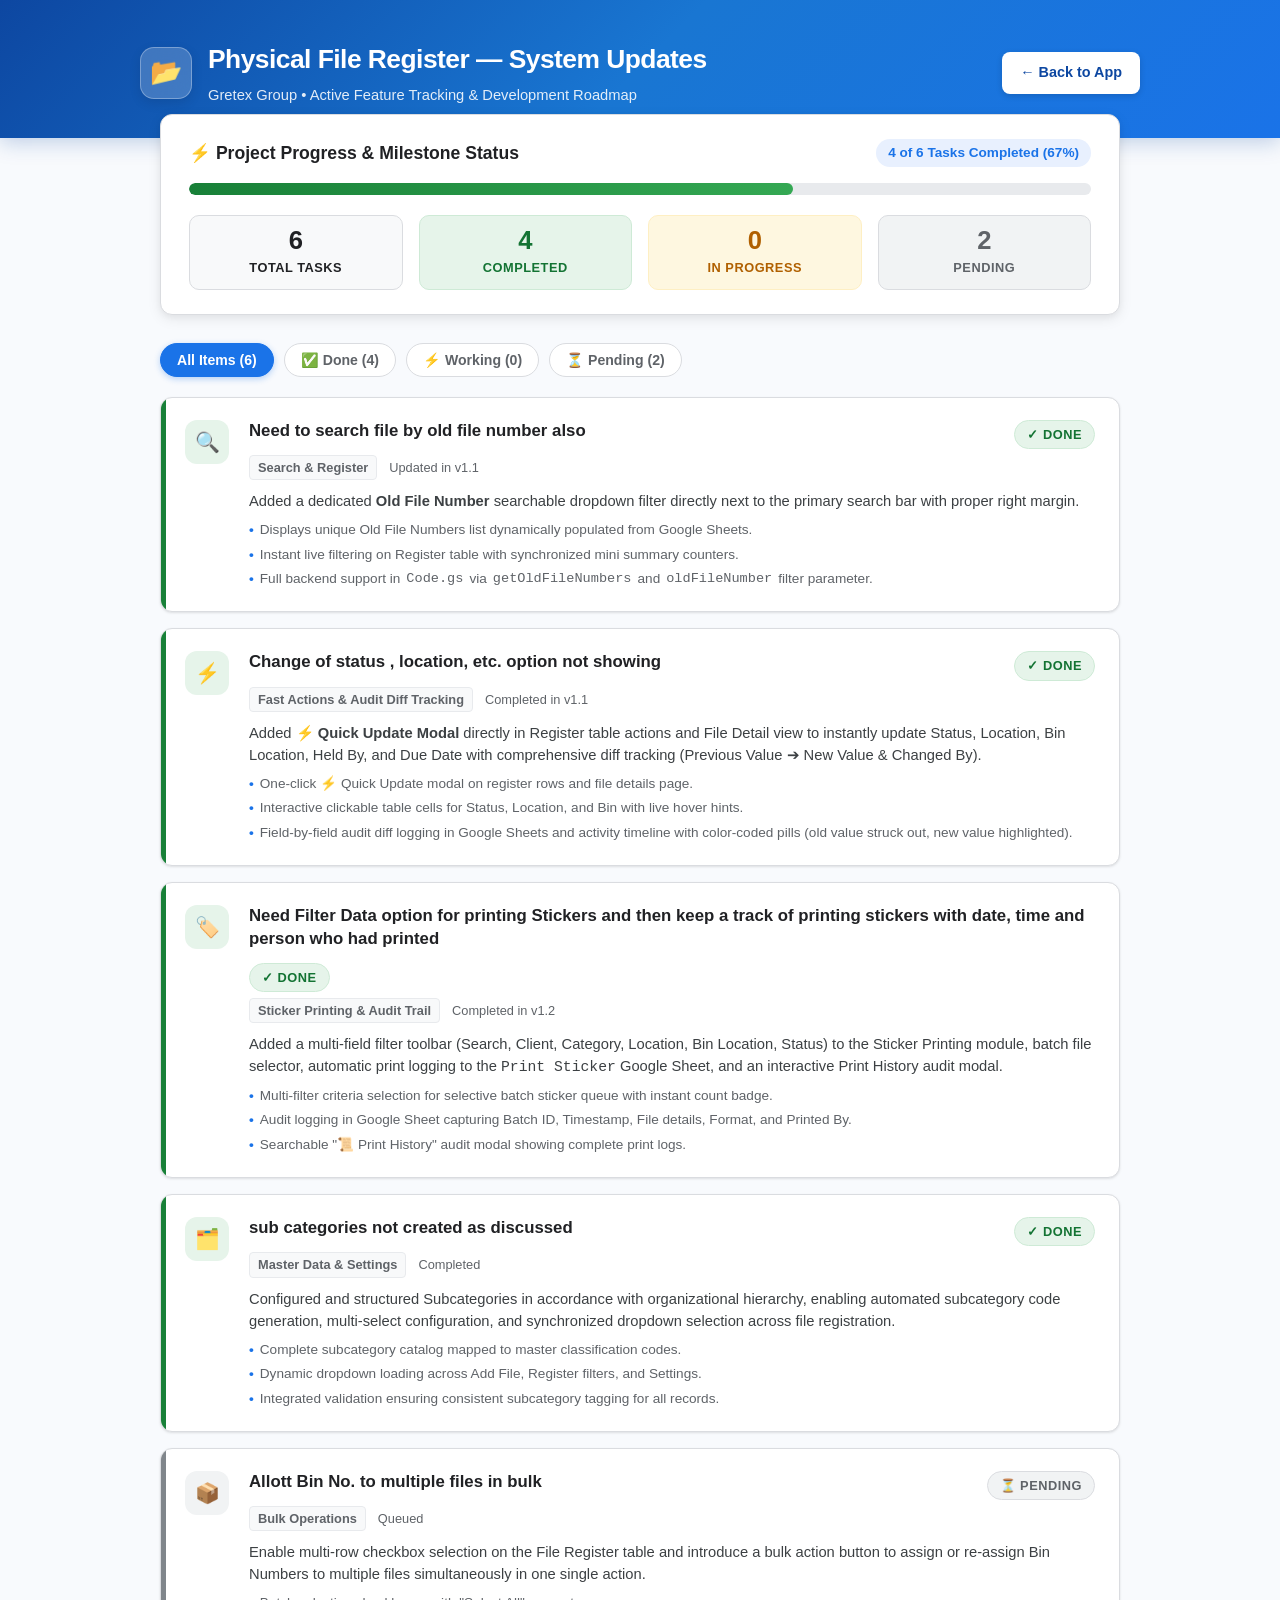
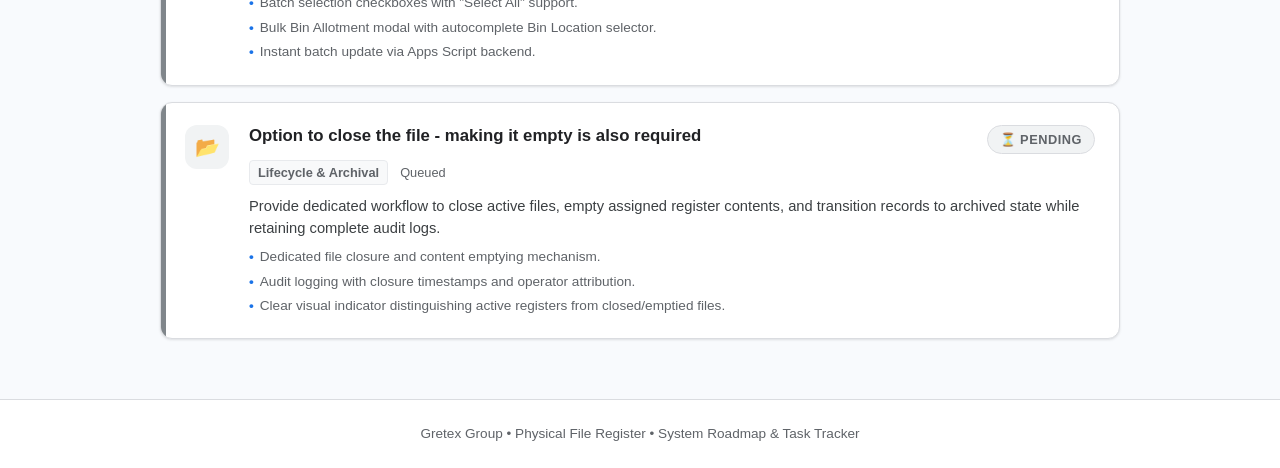
==== commit 726c9208: "Add files via upload" ====
--- a/updates.html
+++ b/updates.html
@@ -398,16 +398,16 @@
       <div class="stats-title">
         <span>⚡ Project Progress & Milestone Status</span>
       </div>
-      <div class="progress-pill">4 of 5 Tasks Completed (80%)</div>
+      <div class="progress-pill">4 of 6 Tasks Completed (67%)</div>
     </div>
 
     <div class="progress-bar-wrap">
-      <div class="progress-bar-fill" style="width: 80%;"></div>
+      <div class="progress-bar-fill" style="width: 67%;"></div>
     </div>
 
     <div class="stat-counters">
       <div class="stat-pill total">
-        <div class="stat-count">5</div>
+        <div class="stat-count">6</div>
         <div class="stat-name">Total Tasks</div>
       </div>
       <div class="stat-pill done">
@@ -419,7 +419,7 @@
         <div class="stat-name">In Progress</div>
       </div>
       <div class="stat-pill pending">
-        <div class="stat-count">1</div>
+        <div class="stat-count">2</div>
         <div class="stat-name">Pending</div>
       </div>
     </div>
@@ -427,10 +427,10 @@
 
   <!-- Filter tabs -->
   <div class="filter-tabs">
-    <button class="tab-btn active" onclick="filterTasks('all', this)">All Items (5)</button>
+    <button class="tab-btn active" onclick="filterTasks('all', this)">All Items (6)</button>
     <button class="tab-btn" onclick="filterTasks('done', this)">✅ Done (4)</button>
     <button class="tab-btn" onclick="filterTasks('working', this)">⚡ Working (0)</button>
-    <button class="tab-btn" onclick="filterTasks('pending', this)">⏳ Pending (1)</button>
+    <button class="tab-btn" onclick="filterTasks('pending', this)">⏳ Pending (2)</button>
   </div>
 
   <!-- Roadmap Cards List -->
@@ -505,7 +505,30 @@
       </div>
     </div>
 
-    <!-- Card 4: Allott Bin No. to multiple files in bulk -->
+    <!-- Card 4: Sub categories not created as discussed -->
+    <div class="roadmap-card status-done" data-status="done">
+      <div class="card-icon-wrap">🗂️</div>
+      <div class="card-content">
+        <div class="card-top">
+          <h2 class="card-title">sub categories not created as discussed</h2>
+          <span class="badge-status done">✓ Done</span>
+        </div>
+        <div class="card-meta">
+          <span class="meta-tag">Master Data & Settings</span>
+          <span>Completed</span>
+        </div>
+        <p class="card-desc">
+          Configured and structured Subcategories in accordance with organizational hierarchy, enabling automated subcategory code generation, multi-select configuration, and synchronized dropdown selection across file registration.
+        </p>
+        <ul class="card-highlights">
+          <li>Complete subcategory catalog mapped to master classification codes.</li>
+          <li>Dynamic dropdown loading across Add File, Register filters, and Settings.</li>
+          <li>Integrated validation ensuring consistent subcategory tagging for all records.</li>
+        </ul>
+      </div>
+    </div>
+
+    <!-- Card 5: Allott Bin No. to multiple files in bulk -->
     <div class="roadmap-card status-pending" data-status="pending">
       <div class="card-icon-wrap">📦</div>
       <div class="card-content">
@@ -528,25 +551,25 @@
       </div>
     </div>
 
-    <!-- Card 5: Option to close the file - making it empty -->
-    <div class="roadmap-card status-done" data-status="done">
+    <!-- Card 6: Option to close the file - making it empty is also required -->
+    <div class="roadmap-card status-pending" data-status="pending">
       <div class="card-icon-wrap">📂</div>
       <div class="card-content">
         <div class="card-top">
           <h2 class="card-title">Option to close the file - making it empty is also required</h2>
-          <span class="badge-status done">✓ Done</span>
+          <span class="badge-status pending">⏳ Pending</span>
         </div>
         <div class="card-meta">
           <span class="meta-tag">Lifecycle & Archival</span>
-          <span>Completed</span>
+          <span>Queued</span>
         </div>
         <p class="card-desc">
-          Integrated file closure and archiving workflow allowing files to be closed, contents marked empty / archived, and status safely retired while keeping historical logs intact.
+          Provide dedicated workflow to close active files, empty assigned register contents, and transition records to archived state while retaining complete audit logs.
         </p>
         <ul class="card-highlights">
-          <li>Supported in File Details and Register table actions.</li>
-          <li>Safe state management: marks as closed/archived with timestamp and user attribution.</li>
-          <li>Excluded from active counts while remaining fully searchable in archived history.</li>
+          <li>Dedicated file closure and content emptying mechanism.</li>
+          <li>Audit logging with closure timestamps and operator attribution.</li>
+          <li>Clear visual indicator distinguishing active registers from closed/emptied files.</li>
         </ul>
       </div>
     </div>
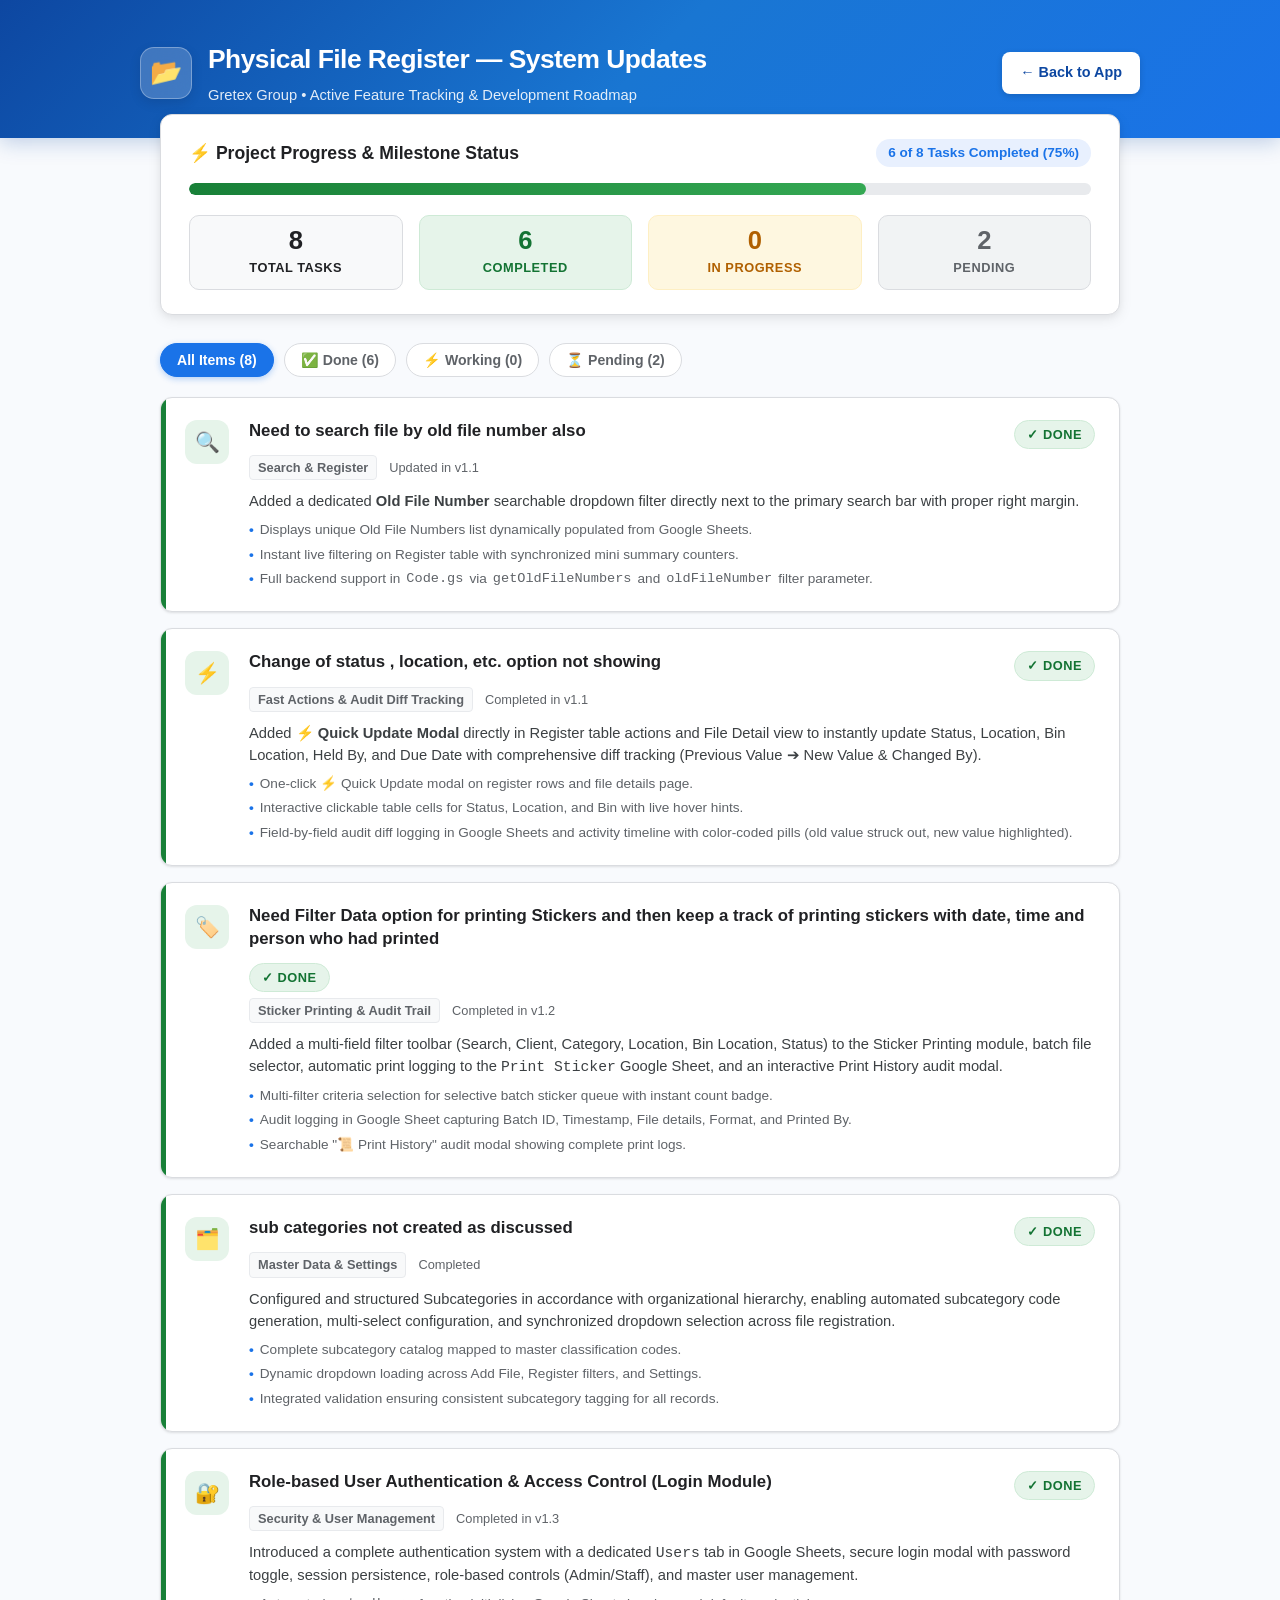
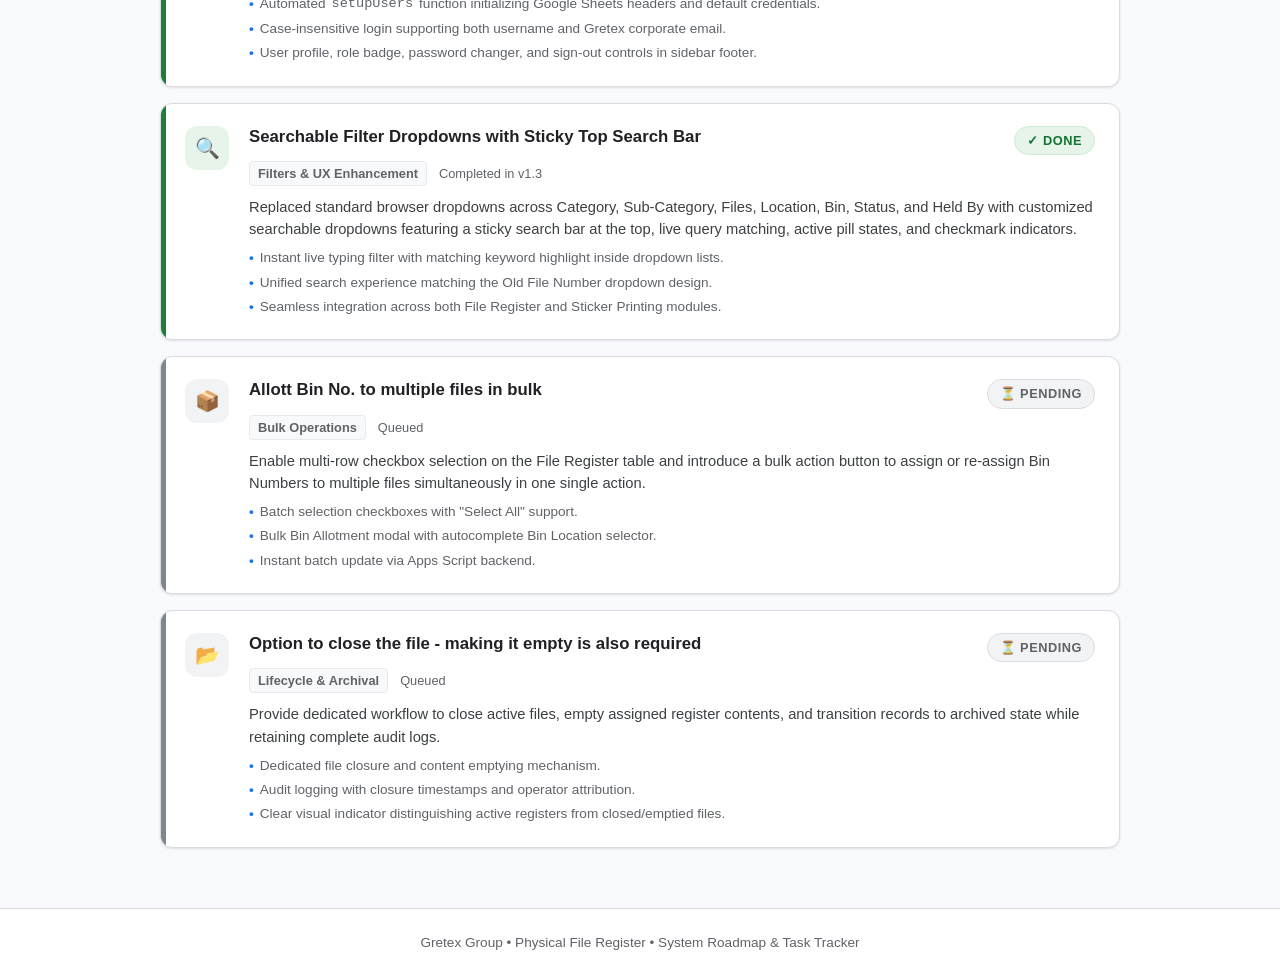
==== commit adbe301c: "Add files via upload" ====
--- a/updates.html
+++ b/updates.html
@@ -398,20 +398,20 @@
       <div class="stats-title">
         <span>⚡ Project Progress & Milestone Status</span>
       </div>
-      <div class="progress-pill">4 of 6 Tasks Completed (67%)</div>
+      <div class="progress-pill">6 of 8 Tasks Completed (75%)</div>
     </div>
 
     <div class="progress-bar-wrap">
-      <div class="progress-bar-fill" style="width: 67%;"></div>
+      <div class="progress-bar-fill" style="width: 75%;"></div>
     </div>
 
     <div class="stat-counters">
       <div class="stat-pill total">
+        <div class="stat-count">8</div>
+        <div class="stat-name">Total Tasks</div>
+      </div>
+      <div class="stat-pill done">
         <div class="stat-count">6</div>
-        <div class="stat-name">Total Tasks</div>
-      </div>
-      <div class="stat-pill done">
-        <div class="stat-count">4</div>
         <div class="stat-name">Completed</div>
       </div>
       <div class="stat-pill working">
@@ -427,8 +427,8 @@
 
   <!-- Filter tabs -->
   <div class="filter-tabs">
-    <button class="tab-btn active" onclick="filterTasks('all', this)">All Items (6)</button>
-    <button class="tab-btn" onclick="filterTasks('done', this)">✅ Done (4)</button>
+    <button class="tab-btn active" onclick="filterTasks('all', this)">All Items (8)</button>
+    <button class="tab-btn" onclick="filterTasks('done', this)">✅ Done (6)</button>
     <button class="tab-btn" onclick="filterTasks('working', this)">⚡ Working (0)</button>
     <button class="tab-btn" onclick="filterTasks('pending', this)">⏳ Pending (2)</button>
   </div>
@@ -528,7 +528,53 @@
       </div>
     </div>
 
-    <!-- Card 5: Allott Bin No. to multiple files in bulk -->
+    <!-- Card 5: Role-based User Authentication & Access Control -->
+    <div class="roadmap-card status-done" data-status="done">
+      <div class="card-icon-wrap">🔐</div>
+      <div class="card-content">
+        <div class="card-top">
+          <h2 class="card-title">Role-based User Authentication & Access Control (Login Module)</h2>
+          <span class="badge-status done">✓ Done</span>
+        </div>
+        <div class="card-meta">
+          <span class="meta-tag">Security & User Management</span>
+          <span>Completed in v1.3</span>
+        </div>
+        <p class="card-desc">
+          Introduced a complete authentication system with a dedicated <code>Users</code> tab in Google Sheets, secure login modal with password toggle, session persistence, role-based controls (Admin/Staff), and master user management.
+        </p>
+        <ul class="card-highlights">
+          <li>Automated <code>setupUsers</code> function initializing Google Sheets headers and default credentials.</li>
+          <li>Case-insensitive login supporting both username and Gretex corporate email.</li>
+          <li>User profile, role badge, password changer, and sign-out controls in sidebar footer.</li>
+        </ul>
+      </div>
+    </div>
+
+    <!-- Card 6: Searchable Filter Dropdowns with Top Search Bar -->
+    <div class="roadmap-card status-done" data-status="done">
+      <div class="card-icon-wrap">🔍</div>
+      <div class="card-content">
+        <div class="card-top">
+          <h2 class="card-title">Searchable Filter Dropdowns with Sticky Top Search Bar</h2>
+          <span class="badge-status done">✓ Done</span>
+        </div>
+        <div class="card-meta">
+          <span class="meta-tag">Filters & UX Enhancement</span>
+          <span>Completed in v1.3</span>
+        </div>
+        <p class="card-desc">
+          Replaced standard browser dropdowns across Category, Sub-Category, Files, Location, Bin, Status, and Held By with customized searchable dropdowns featuring a sticky search bar at the top, live query matching, active pill states, and checkmark indicators.
+        </p>
+        <ul class="card-highlights">
+          <li>Instant live typing filter with matching keyword highlight inside dropdown lists.</li>
+          <li>Unified search experience matching the Old File Number dropdown design.</li>
+          <li>Seamless integration across both File Register and Sticker Printing modules.</li>
+        </ul>
+      </div>
+    </div>
+
+    <!-- Card 7: Allott Bin No. to multiple files in bulk -->
     <div class="roadmap-card status-pending" data-status="pending">
       <div class="card-icon-wrap">📦</div>
       <div class="card-content">
@@ -551,7 +597,7 @@
       </div>
     </div>
 
-    <!-- Card 6: Option to close the file - making it empty is also required -->
+    <!-- Card 8: Option to close the file - making it empty is also required -->
     <div class="roadmap-card status-pending" data-status="pending">
       <div class="card-icon-wrap">📂</div>
       <div class="card-content">
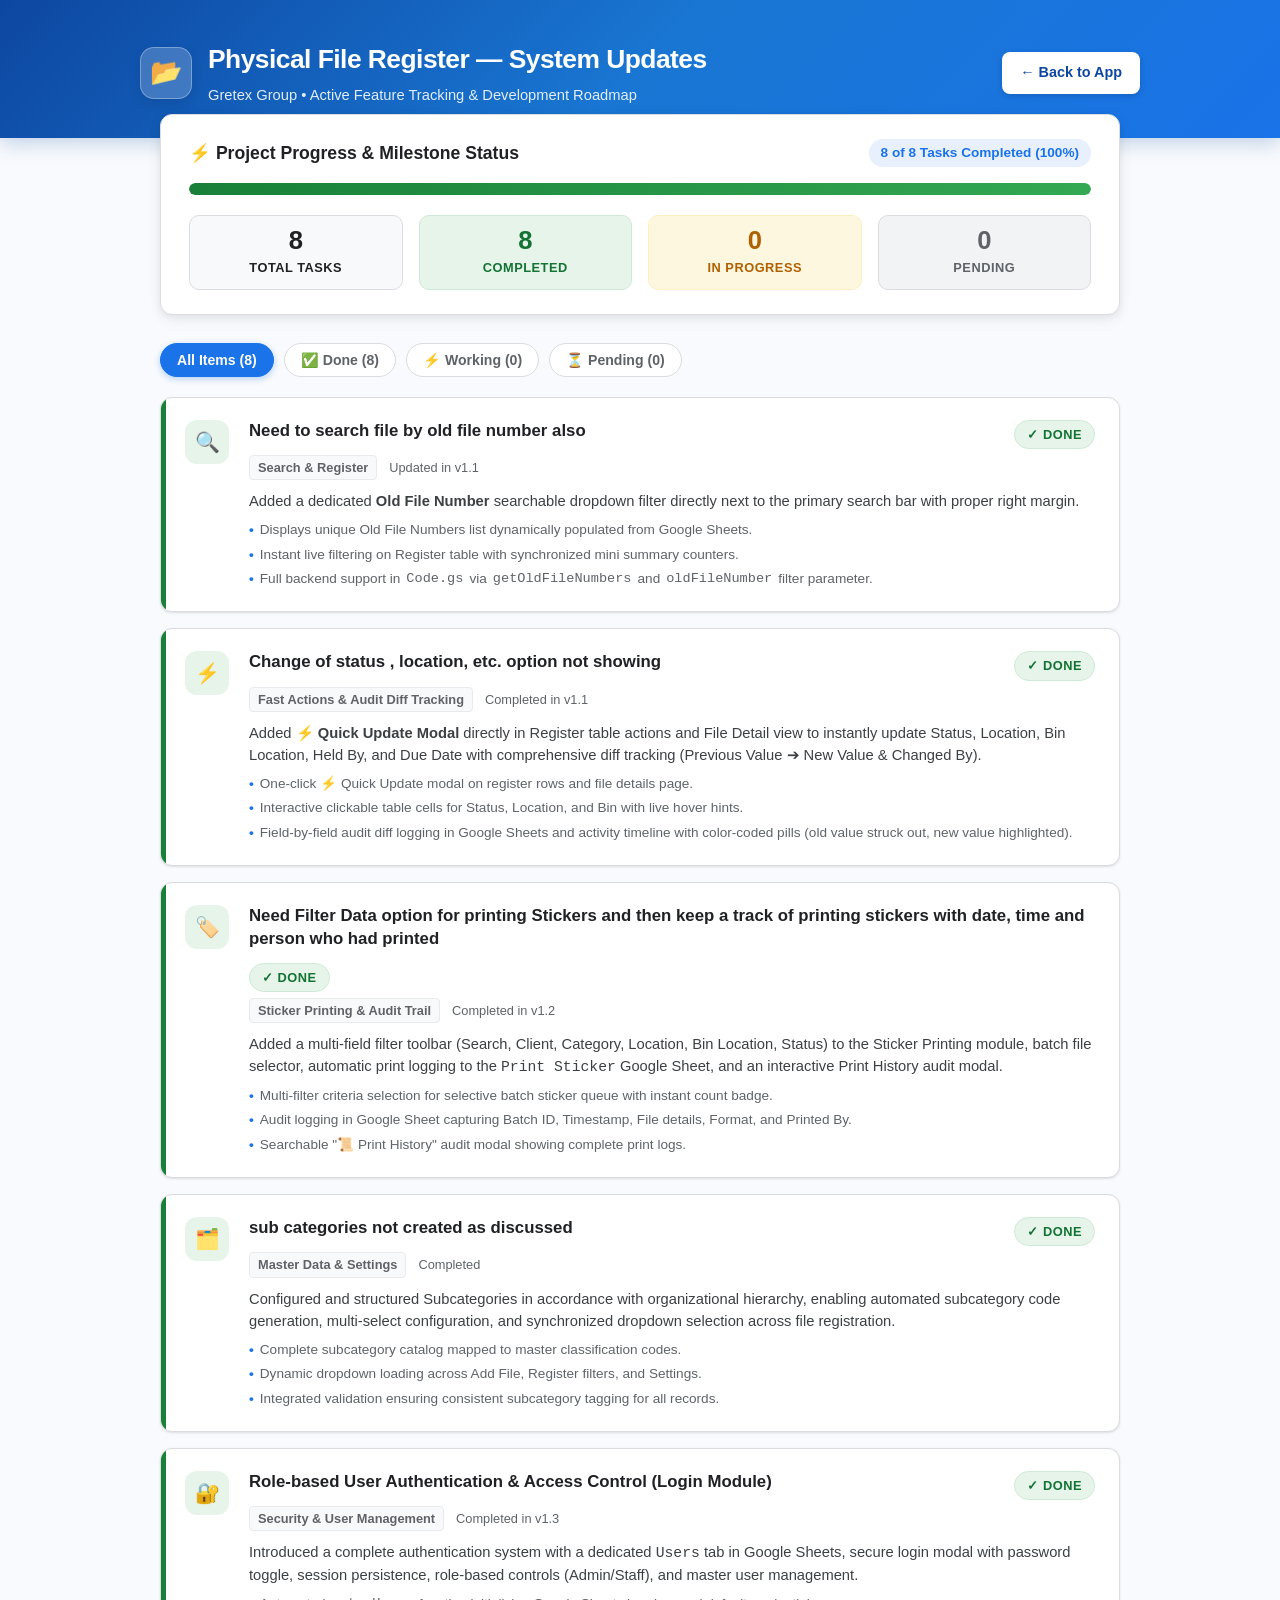
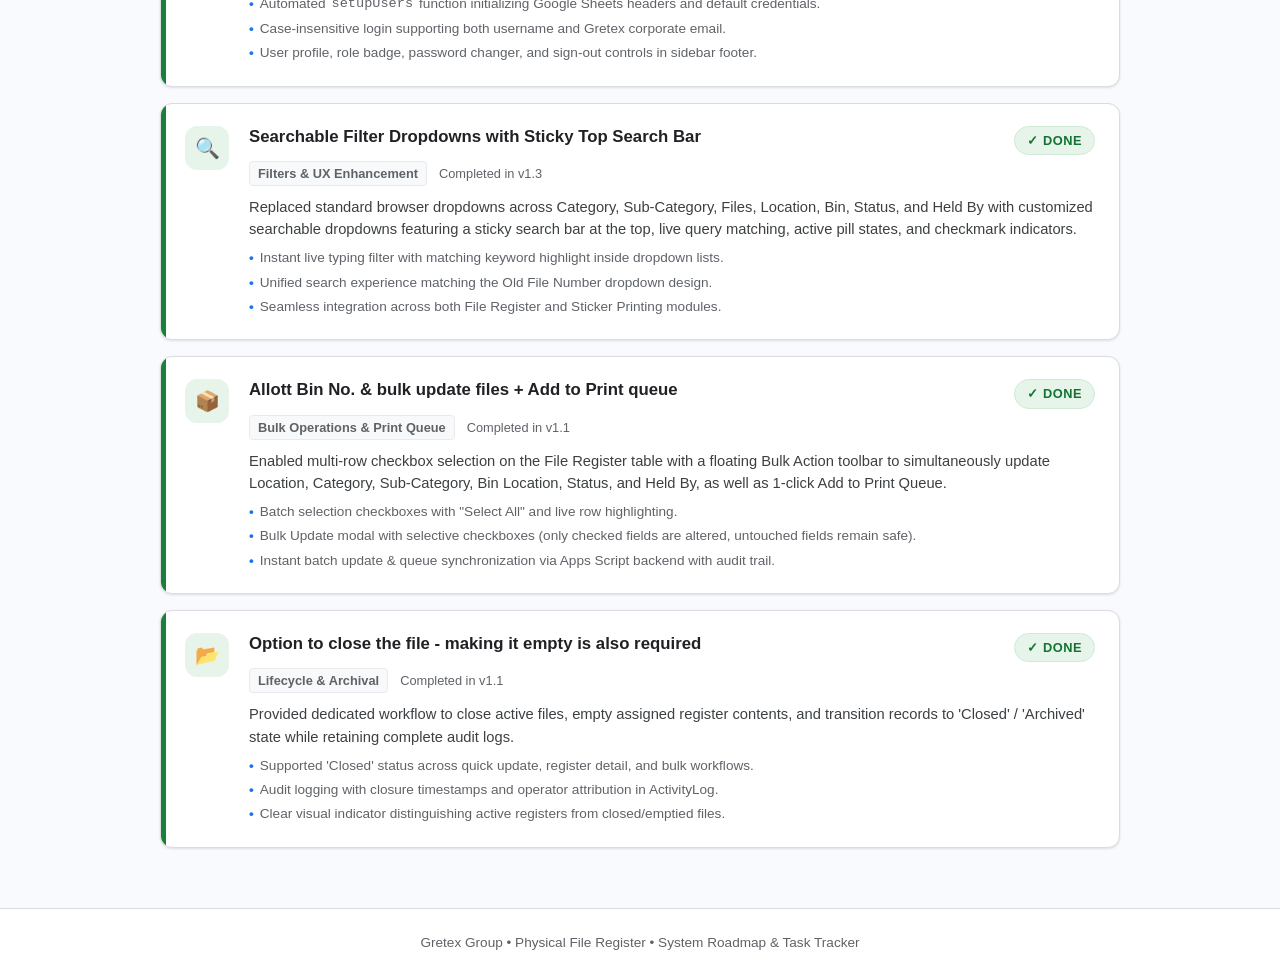
==== commit 6b20dc31: "Add files via upload" ====
--- a/updates.html
+++ b/updates.html
@@ -398,11 +398,11 @@
       <div class="stats-title">
         <span>⚡ Project Progress & Milestone Status</span>
       </div>
-      <div class="progress-pill">6 of 8 Tasks Completed (75%)</div>
+      <div class="progress-pill">8 of 8 Tasks Completed (100%)</div>
     </div>
 
     <div class="progress-bar-wrap">
-      <div class="progress-bar-fill" style="width: 75%;"></div>
+      <div class="progress-bar-fill" style="width: 100%;"></div>
     </div>
 
     <div class="stat-counters">
@@ -411,7 +411,7 @@
         <div class="stat-name">Total Tasks</div>
       </div>
       <div class="stat-pill done">
-        <div class="stat-count">6</div>
+        <div class="stat-count">8</div>
         <div class="stat-name">Completed</div>
       </div>
       <div class="stat-pill working">
@@ -419,7 +419,7 @@
         <div class="stat-name">In Progress</div>
       </div>
       <div class="stat-pill pending">
-        <div class="stat-count">2</div>
+        <div class="stat-count">0</div>
         <div class="stat-name">Pending</div>
       </div>
     </div>
@@ -428,9 +428,9 @@
   <!-- Filter tabs -->
   <div class="filter-tabs">
     <button class="tab-btn active" onclick="filterTasks('all', this)">All Items (8)</button>
-    <button class="tab-btn" onclick="filterTasks('done', this)">✅ Done (6)</button>
+    <button class="tab-btn" onclick="filterTasks('done', this)">✅ Done (8)</button>
     <button class="tab-btn" onclick="filterTasks('working', this)">⚡ Working (0)</button>
-    <button class="tab-btn" onclick="filterTasks('pending', this)">⏳ Pending (2)</button>
+    <button class="tab-btn" onclick="filterTasks('pending', this)">⏳ Pending (0)</button>
   </div>
 
   <!-- Roadmap Cards List -->
@@ -574,47 +574,47 @@
       </div>
     </div>
 
-    <!-- Card 7: Allott Bin No. to multiple files in bulk -->
-    <div class="roadmap-card status-pending" data-status="pending">
+    <!-- Card 7: Allott Bin No. & Bulk Update -->
+    <div class="roadmap-card status-done" data-status="done">
       <div class="card-icon-wrap">📦</div>
       <div class="card-content">
         <div class="card-top">
-          <h2 class="card-title">Allott Bin No. to multiple files in bulk</h2>
-          <span class="badge-status pending">⏳ Pending</span>
-        </div>
-        <div class="card-meta">
-          <span class="meta-tag">Bulk Operations</span>
-          <span>Queued</span>
-        </div>
-        <p class="card-desc">
-          Enable multi-row checkbox selection on the File Register table and introduce a bulk action button to assign or re-assign Bin Numbers to multiple files simultaneously in one single action.
-        </p>
-        <ul class="card-highlights">
-          <li>Batch selection checkboxes with "Select All" support.</li>
-          <li>Bulk Bin Allotment modal with autocomplete Bin Location selector.</li>
-          <li>Instant batch update via Apps Script backend.</li>
+          <h2 class="card-title">Allott Bin No. & bulk update files + Add to Print queue</h2>
+          <span class="badge-status done">✓ Done</span>
+        </div>
+        <div class="card-meta">
+          <span class="meta-tag">Bulk Operations & Print Queue</span>
+          <span>Completed in v1.1</span>
+        </div>
+        <p class="card-desc">
+          Enabled multi-row checkbox selection on the File Register table with a floating Bulk Action toolbar to simultaneously update Location, Category, Sub-Category, Bin Location, Status, and Held By, as well as 1-click Add to Print Queue.
+        </p>
+        <ul class="card-highlights">
+          <li>Batch selection checkboxes with "Select All" and live row highlighting.</li>
+          <li>Bulk Update modal with selective checkboxes (only checked fields are altered, untouched fields remain safe).</li>
+          <li>Instant batch update & queue synchronization via Apps Script backend with audit trail.</li>
         </ul>
       </div>
     </div>
 
     <!-- Card 8: Option to close the file - making it empty is also required -->
-    <div class="roadmap-card status-pending" data-status="pending">
+    <div class="roadmap-card status-done" data-status="done">
       <div class="card-icon-wrap">📂</div>
       <div class="card-content">
         <div class="card-top">
           <h2 class="card-title">Option to close the file - making it empty is also required</h2>
-          <span class="badge-status pending">⏳ Pending</span>
+          <span class="badge-status done">✓ Done</span>
         </div>
         <div class="card-meta">
           <span class="meta-tag">Lifecycle & Archival</span>
-          <span>Queued</span>
-        </div>
-        <p class="card-desc">
-          Provide dedicated workflow to close active files, empty assigned register contents, and transition records to archived state while retaining complete audit logs.
-        </p>
-        <ul class="card-highlights">
-          <li>Dedicated file closure and content emptying mechanism.</li>
-          <li>Audit logging with closure timestamps and operator attribution.</li>
+          <span>Completed in v1.1</span>
+        </div>
+        <p class="card-desc">
+          Provided dedicated workflow to close active files, empty assigned register contents, and transition records to 'Closed' / 'Archived' state while retaining complete audit logs.
+        </p>
+        <ul class="card-highlights">
+          <li>Supported 'Closed' status across quick update, register detail, and bulk workflows.</li>
+          <li>Audit logging with closure timestamps and operator attribution in ActivityLog.</li>
           <li>Clear visual indicator distinguishing active registers from closed/emptied files.</li>
         </ul>
       </div>
